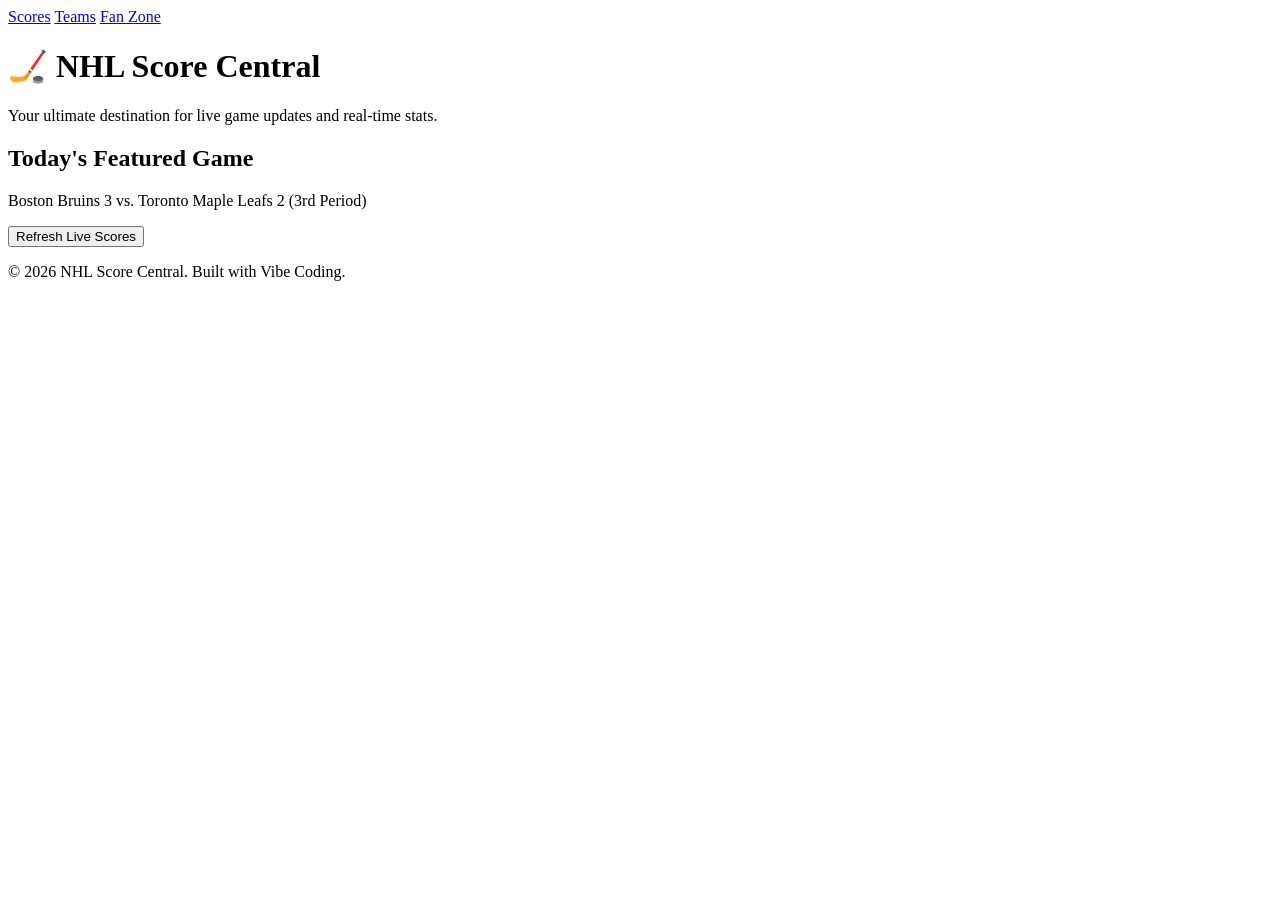
==== index.html @ f9c5b272 "Create index.html" ====
<!DOCTYPE html>
<html lang="en">
<head>
    <meta charset="UTF-8">
    <meta name="viewport" content="width=device-width, initial-scale=1.0">
    <title>NHL Central - Scores</title>
    <link rel="stylesheet" href="style.css">
</head>
<body>

    <!-- Navigation Menu (Required on every page) -->
    <nav class="navbar">
        <a href="index.html" class="active">Scores</a>
        <a href="teams.html">Teams</a>
        <a href="schedule.html">Fan Zone</a>
    </nav>

    <header>
        <h1>🏒 NHL Score Central</h1>
        <p>Your ultimate destination for live game updates and real-time stats.</p>
    </header>

    <main class="container">
        <h2>Today's Featured Game</h2>
        <p>Boston Bruins 3 vs. Toronto Maple Leafs 2 (3rd Period)</p>
        
        <!-- Interactive Feature 1 -->
        <button id="refreshBtn">Refresh Live Scores</button>
        <p id="refreshOutput"></p>
    </main>

    <footer>
        <p>&copy; 2026 NHL Score Central. Built with Vibe Coding.</p>
    </footer>

    <script src="script.js"></script>
</body>
</html>
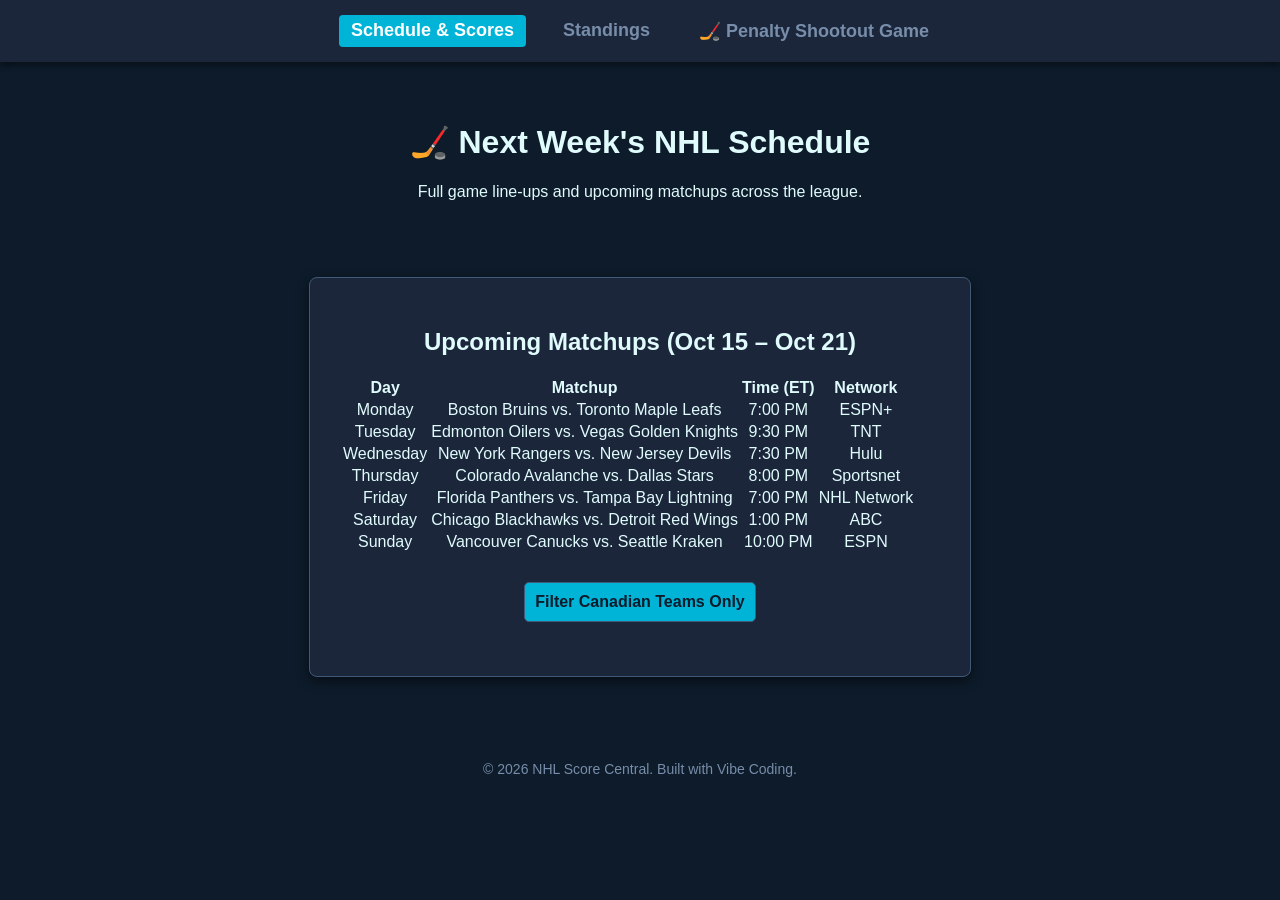
==== commit d1ca0265: "Update index.html" ====
--- a/index.html
+++ b/index.html
@@ -3,30 +3,85 @@
 <head>
     <meta charset="UTF-8">
     <meta name="viewport" content="width=device-width, initial-scale=1.0">
-    <title>NHL Central - Scores</title>
+    <title>NHL Central - Schedule & Scores</title>
     <link rel="stylesheet" href="style.css">
 </head>
 <body>
 
-    <!-- Navigation Menu (Required on every page) -->
+    <!-- Navigation Menu -->
     <nav class="navbar">
-        <a href="index.html" class="active">Scores</a>
-        <a href="teams.html">Teams</a>
-        <a href="schedule.html">Fan Zone</a>
+        <a href="index.html" class="active">Schedule & Scores</a>
+        <a href="teams.html">Standings</a>
+        <a href="game.html">🏒 Penalty Shootout Game</a>
     </nav>
 
     <header>
-        <h1>🏒 NHL Score Central</h1>
-        <p>Your ultimate destination for live game updates and real-time stats.</p>
+        <h1>🏒 Next Week's NHL Schedule</h1>
+        <p>Full game line-ups and upcoming matchups across the league.</p>
     </header>
 
-    <main class="container">
-        <h2>Today's Featured Game</h2>
-        <p>Boston Bruins 3 vs. Toronto Maple Leafs 2 (3rd Period)</p>
+    <main class="container wide-container">
+        <h2>Upcoming Matchups (Oct 15 – Oct 21)</h2>
         
-        <!-- Interactive Feature 1 -->
-        <button id="refreshBtn">Refresh Live Scores</button>
-        <p id="refreshOutput"></p>
+        <table class="schedule-table">
+            <thead>
+                <tr>
+                    <th>Day</th>
+                    <th>Matchup</th>
+                    <th>Time (ET)</th>
+                    <th>Network</th>
+                </tr>
+            </thead>
+            <tbody>
+                <tr>
+                    <td>Monday</td>
+                    <td>Boston Bruins vs. Toronto Maple Leafs</td>
+                    <td>7:00 PM</td>
+                    <td>ESPN+</td>
+                </tr>
+                <tr>
+                    <td>Tuesday</td>
+                    <td>Edmonton Oilers vs. Vegas Golden Knights</td>
+                    <td>9:30 PM</td>
+                    <td>TNT</td>
+                </tr>
+                <tr>
+                    <td>Wednesday</td>
+                    <td>New York Rangers vs. New Jersey Devils</td>
+                    <td>7:30 PM</td>
+                    <td>Hulu</td>
+                </tr>
+                <tr>
+                    <td>Thursday</td>
+                    <td>Colorado Avalanche vs. Dallas Stars</td>
+                    <td>8:00 PM</td>
+                    <td>Sportsnet</td>
+                </tr>
+                <tr>
+                    <td>Friday</td>
+                    <td>Florida Panthers vs. Tampa Bay Lightning</td>
+                    <td>7:00 PM</td>
+                    <td>NHL Network</td>
+                </tr>
+                <tr>
+                    <td>Saturday</td>
+                    <td>Chicago Blackhawks vs. Detroit Red Wings</td>
+                    <td>1:00 PM</td>
+                    <td>ABC</td>
+                </tr>
+                <tr>
+                    <td>Sunday</td>
+                    <td>Vancouver Canucks vs. Seattle Kraken</td>
+                    <td>10:00 PM</td>
+                    <td>ESPN</td>
+                </tr>
+            </tbody>
+        </table>
+
+        <div style="margin-top: 20px;">
+            <button id="alertFilterBtn">Filter Canadian Teams Only</button>
+            <p id="filterOutput" style="margin-top: 10px; font-weight: bold;"></p>
+        </div>
     </main>
 
     <footer>
--- a/style.css
+++ b/style.css
@@ -0,0 +1,98 @@
+body {
+    font-family: Arial, sans-serif;
+    margin: 0;
+    padding: 0;
+    background-color: #0d1b2a; /* Deep ice hockey navy */
+    color: #e0fbfc;
+    text-align: center;
+}
+
+/* Navigation Bar */
+.navbar {
+    background-color: #1b263b;
+    padding: 15px;
+    display: flex;
+    justify-content: center;
+    gap: 25px;
+    box-shadow: 0 4px 6px rgba(0, 0, 0, 0.4);
+}
+
+.navbar a {
+    color: #778da9;
+    text-decoration: none;
+    font-size: 18px;
+    font-weight: bold;
+    padding: 5px 12px;
+    border-radius: 4px;
+    transition: 0.3s;
+}
+
+.navbar a:hover, .navbar a.active {
+    color: #ffffff;
+    background-color: #00b4d8; /* Ice blue highlight */
+}
+
+/* Containers */
+header {
+    padding: 40px 20px;
+}
+
+.container {
+    background: #1b263b;
+    max-width: 600px;
+    margin: 20px auto;
+    padding: 30px;
+    border-radius: 8px;
+    box-shadow: 0 4px 12px rgba(0, 0, 0, 0.5);
+    border: 1px solid #415a77;
+}
+
+/* Lists and Images */
+.hobby-list {
+    list-style-type: square;
+    text-align: left;
+    display: inline-block;
+    font-size: 18px;
+    margin: 15px 0;
+}
+
+.image-box img {
+    max-width: 100%;
+    border-radius: 6px;
+    margin-top: 15px;
+    border: 2px solid #00b4d8;
+}
+
+/* Inputs and Buttons */
+input, button {
+    padding: 10px;
+    font-size: 16px;
+    margin: 8px;
+    border-radius: 5px;
+    border: 1px solid #415a77;
+}
+
+input {
+    background-color: #0d1b2a;
+    color: white;
+    width: 60%;
+}
+
+button {
+    background-color: #00b4d8;
+    color: #0d1b2a;
+    cursor: pointer;
+    font-weight: bold;
+    transition: 0.2s;
+}
+
+button:hover {
+    background-color: #90e0ef;
+}
+
+footer {
+    margin-top: 50px;
+    padding: 20px;
+    color: #778da9;
+    font-size: 14px;
+}
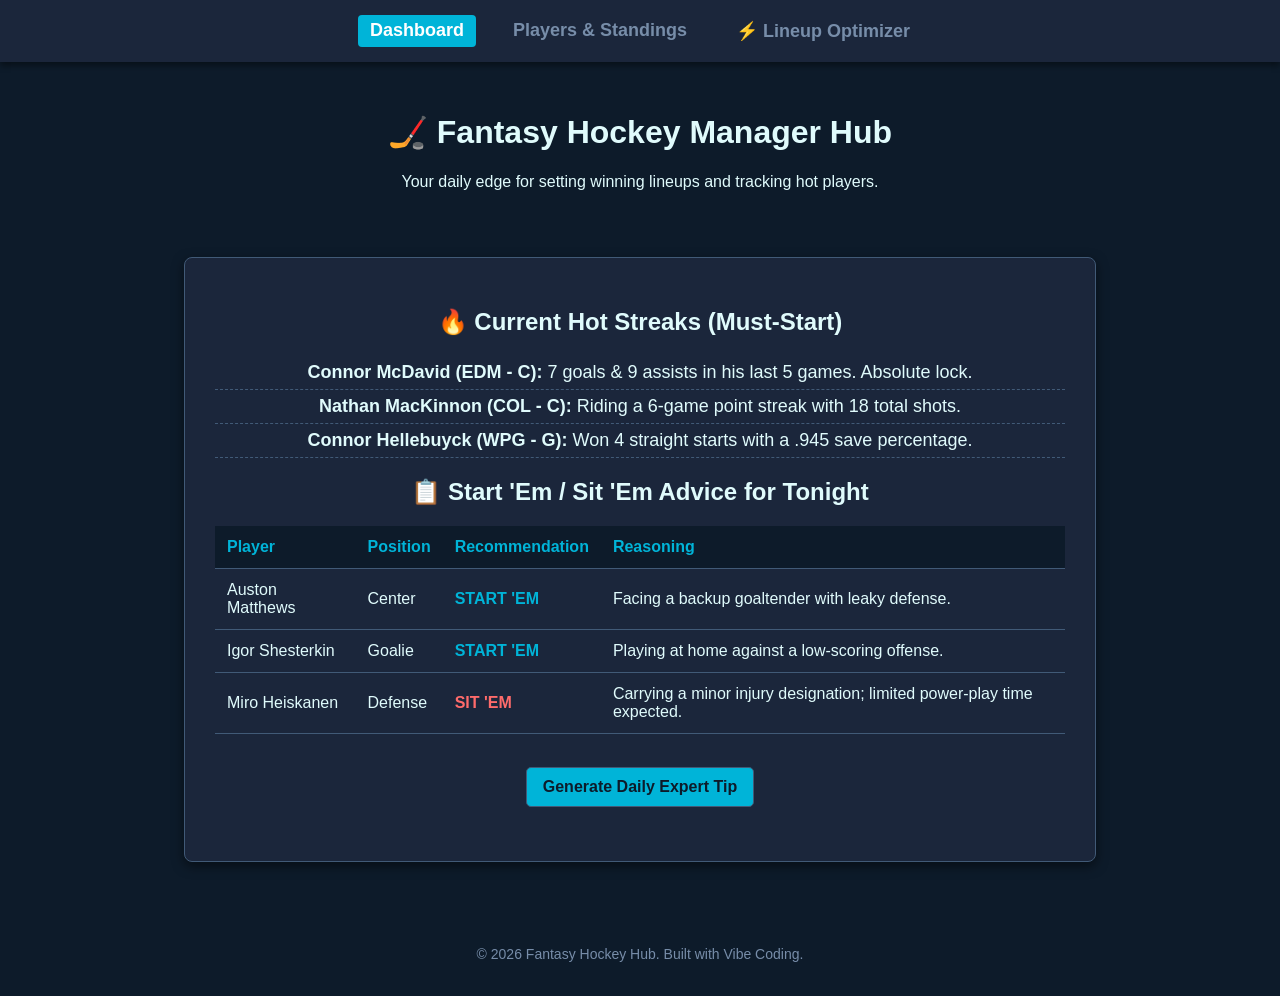
==== commit f5df1d3d: "Update index.html" ====
--- a/index.html
+++ b/index.html
@@ -3,89 +3,78 @@
 <head>
     <meta charset="UTF-8">
     <meta name="viewport" content="width=device-width, initial-scale=1.0">
-    <title>NHL Central - Schedule & Scores</title>
+    <title>Fantasy Hockey Hub - Dashboard</title>
     <link rel="stylesheet" href="style.css">
 </head>
 <body>
 
-    <!-- Navigation Menu -->
+    <!-- Navigation Menu (Required on every page) -->
     <nav class="navbar">
-        <a href="index.html" class="active">Schedule & Scores</a>
-        <a href="teams.html">Standings</a>
-        <a href="game.html">🏒 Penalty Shootout Game</a>
+        <a href="index.html" class="active">Dashboard</a>
+        <a href="teams.html">Players & Standings</a>
+        <a href="game.html">⚡ Lineup Optimizer</a>
     </nav>
 
     <header>
-        <h1>🏒 Next Week's NHL Schedule</h1>
-        <p>Full game line-ups and upcoming matchups across the league.</p>
+        <h1>🏒 Fantasy Hockey Manager Hub</h1>
+        <p>Your daily edge for setting winning lineups and tracking hot players.</p>
     </header>
 
     <main class="container wide-container">
-        <h2>Upcoming Matchups (Oct 15 – Oct 21)</h2>
-        
-        <table class="schedule-table">
-            <thead>
-                <tr>
-                    <th>Day</th>
-                    <th>Matchup</th>
-                    <th>Time (ET)</th>
-                    <th>Network</th>
-                </tr>
-            </thead>
-            <tbody>
-                <tr>
-                    <td>Monday</td>
-                    <td>Boston Bruins vs. Toronto Maple Leafs</td>
-                    <td>7:00 PM</td>
-                    <td>ESPN+</td>
-                </tr>
-                <tr>
-                    <td>Tuesday</td>
-                    <td>Edmonton Oilers vs. Vegas Golden Knights</td>
-                    <td>9:30 PM</td>
-                    <td>TNT</td>
-                </tr>
-                <tr>
-                    <td>Wednesday</td>
-                    <td>New York Rangers vs. New Jersey Devils</td>
-                    <td>7:30 PM</td>
-                    <td>Hulu</td>
-                </tr>
-                <tr>
-                    <td>Thursday</td>
-                    <td>Colorado Avalanche vs. Dallas Stars</td>
-                    <td>8:00 PM</td>
-                    <td>Sportsnet</td>
-                </tr>
-                <tr>
-                    <td>Friday</td>
-                    <td>Florida Panthers vs. Tampa Bay Lightning</td>
-                    <td>7:00 PM</td>
-                    <td>NHL Network</td>
-                </tr>
-                <tr>
-                    <td>Saturday</td>
-                    <td>Chicago Blackhawks vs. Detroit Red Wings</td>
-                    <td>1:00 PM</td>
-                    <td>ABC</td>
-                </tr>
-                <tr>
-                    <td>Sunday</td>
-                    <td>Vancouver Canucks vs. Seattle Kraken</td>
-                    <td>10:00 PM</td>
-                    <td>ESPN</td>
-                </tr>
-            </tbody>
-        </table>
+        <!-- Hot Streaks Section -->
+        <section class="fantasy-section">
+            <h2>🔥 Current Hot Streaks (Must-Start)</h2>
+            <ul class="hobby-list">
+                <li><strong>Connor McDavid (EDM - C):</strong> 7 goals & 9 assists in his last 5 games. Absolute lock.</li>
+                <li><strong>Nathan MacKinnon (COL - C):</strong> Riding a 6-game point streak with 18 total shots.</li>
+                <li><strong>Connor Hellebuyck (WPG - G):</strong> Won 4 straight starts with a .945 save percentage.</li>
+            </ul>
+        </section>
 
-        <div style="margin-top: 20px;">
-            <button id="alertFilterBtn">Filter Canadian Teams Only</button>
-            <p id="filterOutput" style="margin-top: 10px; font-weight: bold;"></p>
+        <!-- Start 'Em / Sit 'Em Section -->
+        <section class="fantasy-section">
+            <h2>📋 Start 'Em / Sit 'Em Advice for Tonight</h2>
+            <table class="schedule-table">
+                <thead>
+                    <tr>
+                        <th>Player</th>
+                        <th>Position</th>
+                        <th>Recommendation</th>
+                        <th>Reasoning</th>
+                    </tr>
+                </thead>
+                <tbody>
+                    <tr>
+                        <td>Auston Matthews</td>
+                        <td>Center</td>
+                        <td><span style="color: #00b4d8; font-weight: bold;">START 'EM</span></td>
+                        <td>Facing a backup goaltender with leaky defense.</td>
+                    </tr>
+                    <tr>
+                        <td>Igor Shesterkin</td>
+                        <td>Goalie</td>
+                        <td><span style="color: #00b4d8; font-weight: bold;">START 'EM</span></td>
+                        <td>Playing at home against a low-scoring offense.</td>
+                    </tr>
+                    <tr>
+                        <td>Miro Heiskanen</td>
+                        <td>Defense</td>
+                        <td><span style="color: #ff6b6b; font-weight: bold;">SIT 'EM</span></td>
+                        <td>Carrying a minor injury designation; limited power-play time expected.</td>
+                    </tr>
+                </tbody>
+            </table>
+        </section>
+
+        <!-- Interactive Feature 1 -->
+        <div style="margin-top: 25px;">
+            <button id="tipBtn">Generate Daily Expert Tip</button>
+            <p id="tipOutput" style="margin-top: 10px; font-weight: bold;"></p>
         </div>
     </main>
 
     <footer>
-        <p>&copy; 2026 NHL Score Central. Built with Vibe Coding.</p>
+        <p>&copy; 2026 Fantasy Hockey Hub. Built with Vibe Coding.</p>
     </footer>
 
     <script src="script.js"></script>
--- a/style.css
+++ b/style.css
@@ -2,7 +2,7 @@
     font-family: Arial, sans-serif;
     margin: 0;
     padding: 0;
-    background-color: #0d1b2a; /* Deep ice hockey navy */
+    background-color: #0d1b2a;
     color: #e0fbfc;
     text-align: center;
 }
@@ -29,12 +29,12 @@
 
 .navbar a:hover, .navbar a.active {
     color: #ffffff;
-    background-color: #00b4d8; /* Ice blue highlight */
+    background-color: #00b4d8;
 }
 
 /* Containers */
 header {
-    padding: 40px 20px;
+    padding: 30px 20px;
 }
 
 .container {
@@ -47,13 +47,43 @@
     border: 1px solid #415a77;
 }
 
+.wide-container {
+    max-width: 850px;
+}
+
+/* Schedule Table */
+.schedule-table {
+    width: 100%;
+    border-collapse: collapse;
+    margin-top: 15px;
+    text-align: left;
+}
+
+.schedule-table th, .schedule-table td {
+    padding: 12px;
+    border-bottom: 1px solid #415a77;
+}
+
+.schedule-table th {
+    background-color: #0d1b2a;
+    color: #00b4d8;
+}
+
+.schedule-table tr:hover {
+    background-color: #24344d;
+}
+
 /* Lists and Images */
 .hobby-list {
-    list-style-type: square;
-    text-align: left;
-    display: inline-block;
+    list-style-type: none;
+    padding: 0;
     font-size: 18px;
     margin: 15px 0;
+}
+
+.hobby-list li {
+    padding: 6px 0;
+    border-bottom: 1px dashed #415a77;
 }
 
 .image-box img {
@@ -63,22 +93,13 @@
     border: 2px solid #00b4d8;
 }
 
-/* Inputs and Buttons */
-input, button {
-    padding: 10px;
+/* Buttons and Controls */
+button {
+    padding: 10px 16px;
     font-size: 16px;
     margin: 8px;
     border-radius: 5px;
     border: 1px solid #415a77;
-}
-
-input {
-    background-color: #0d1b2a;
-    color: white;
-    width: 60%;
-}
-
-button {
     background-color: #00b4d8;
     color: #0d1b2a;
     cursor: pointer;
@@ -90,6 +111,13 @@
     background-color: #90e0ef;
 }
 
+.scoreboard {
+    font-size: 24px;
+    font-weight: bold;
+    color: #90e0ef;
+    margin-bottom: 15px;
+}
+
 footer {
     margin-top: 50px;
     padding: 20px;
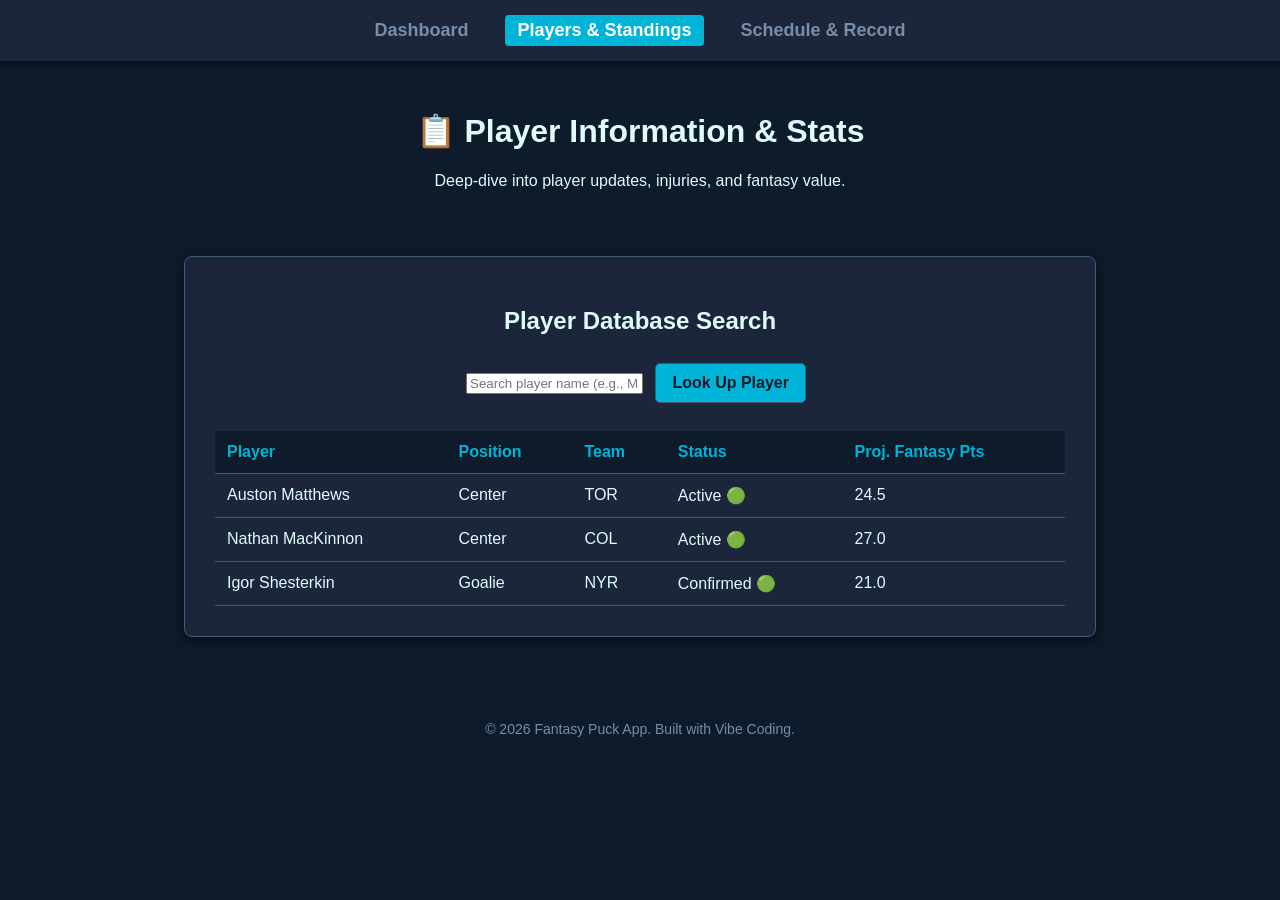
==== commit 1882d989: "Update index.html" ====
--- a/index.html
+++ b/index.html
@@ -3,78 +3,71 @@
 <head>
     <meta charset="UTF-8">
     <meta name="viewport" content="width=device-width, initial-scale=1.0">
-    <title>Fantasy Hockey Hub - Dashboard</title>
+    <title>Fantasy Puck - Players & Standings</title>
     <link rel="stylesheet" href="style.css">
 </head>
 <body>
 
-    <!-- Navigation Menu (Required on every page) -->
+    <!-- Navigation Menu -->
     <nav class="navbar">
-        <a href="index.html" class="active">Dashboard</a>
-        <a href="teams.html">Players & Standings</a>
-        <a href="game.html">⚡ Lineup Optimizer</a>
+        <a href="index.html">Dashboard</a>
+        <a href="teams.html" class="active">Players & Standings</a>
+        <a href="schedule.html">Schedule & Record</a>
     </nav>
 
     <header>
-        <h1>🏒 Fantasy Hockey Manager Hub</h1>
-        <p>Your daily edge for setting winning lineups and tracking hot players.</p>
+        <h1>📋 Player Information & Stats</h1>
+        <p>Deep-dive into player updates, injuries, and fantasy value.</p>
     </header>
 
     <main class="container wide-container">
-        <!-- Hot Streaks Section -->
-        <section class="fantasy-section">
-            <h2>🔥 Current Hot Streaks (Must-Start)</h2>
-            <ul class="hobby-list">
-                <li><strong>Connor McDavid (EDM - C):</strong> 7 goals & 9 assists in his last 5 games. Absolute lock.</li>
-                <li><strong>Nathan MacKinnon (COL - C):</strong> Riding a 6-game point streak with 18 total shots.</li>
-                <li><strong>Connor Hellebuyck (WPG - G):</strong> Won 4 straight starts with a .945 save percentage.</li>
-            </ul>
-        </section>
+        <h2>Player Database Search</h2>
+        
+        <!-- User Input Feature -->
+        <div class="form-group" style="margin-bottom: 20px;">
+            <input type="text" id="playerSearchInput" placeholder="Search player name (e.g., Matthews, Panarin)...">
+            <button id="searchPlayerBtn">Look Up Player</button>
+        </div>
+        <p id="playerSearchOutput" style="font-weight: bold; color: #90e0ef;"></p>
 
-        <!-- Start 'Em / Sit 'Em Section -->
-        <section class="fantasy-section">
-            <h2>📋 Start 'Em / Sit 'Em Advice for Tonight</h2>
-            <table class="schedule-table">
-                <thead>
-                    <tr>
-                        <th>Player</th>
-                        <th>Position</th>
-                        <th>Recommendation</th>
-                        <th>Reasoning</th>
-                    </tr>
-                </thead>
-                <tbody>
-                    <tr>
-                        <td>Auston Matthews</td>
-                        <td>Center</td>
-                        <td><span style="color: #00b4d8; font-weight: bold;">START 'EM</span></td>
-                        <td>Facing a backup goaltender with leaky defense.</td>
-                    </tr>
-                    <tr>
-                        <td>Igor Shesterkin</td>
-                        <td>Goalie</td>
-                        <td><span style="color: #00b4d8; font-weight: bold;">START 'EM</span></td>
-                        <td>Playing at home against a low-scoring offense.</td>
-                    </tr>
-                    <tr>
-                        <td>Miro Heiskanen</td>
-                        <td>Defense</td>
-                        <td><span style="color: #ff6b6b; font-weight: bold;">SIT 'EM</span></td>
-                        <td>Carrying a minor injury designation; limited power-play time expected.</td>
-                    </tr>
-                </tbody>
-            </table>
-        </section>
-
-        <!-- Interactive Feature 1 -->
-        <div style="margin-top: 25px;">
-            <button id="tipBtn">Generate Daily Expert Tip</button>
-            <p id="tipOutput" style="margin-top: 10px; font-weight: bold;"></p>
-        </div>
+        <table class="schedule-table" style="margin-top: 20px;">
+            <thead>
+                <tr>
+                    <th>Player</th>
+                    <th>Position</th>
+                    <th>Team</th>
+                    <th>Status</th>
+                    <th>Proj. Fantasy Pts</th>
+                </tr>
+            </thead>
+            <tbody>
+                <tr>
+                    <td>Auston Matthews</td>
+                    <td>Center</td>
+                    <td>TOR</td>
+                    <td>Active 🟢</td>
+                    <td>24.5</td>
+                </tr>
+                <tr>
+                    <td>Nathan MacKinnon</td>
+                    <td>Center</td>
+                    <td>COL</td>
+                    <td>Active 🟢</td>
+                    <td>27.0</td>
+                </tr>
+                <tr>
+                    <td>Igor Shesterkin</td>
+                    <td>Goalie</td>
+                    <td>NYR</td>
+                    <td>Confirmed 🟢</td>
+                    <td>21.0</td>
+                </tr>
+            </tbody>
+        </table>
     </main>
 
     <footer>
-        <p>&copy; 2026 Fantasy Hockey Hub. Built with Vibe Coding.</p>
+        <p>&copy; 2026 Fantasy Puck App. Built with Vibe Coding.</p>
     </footer>
 
     <script src="script.js"></script>
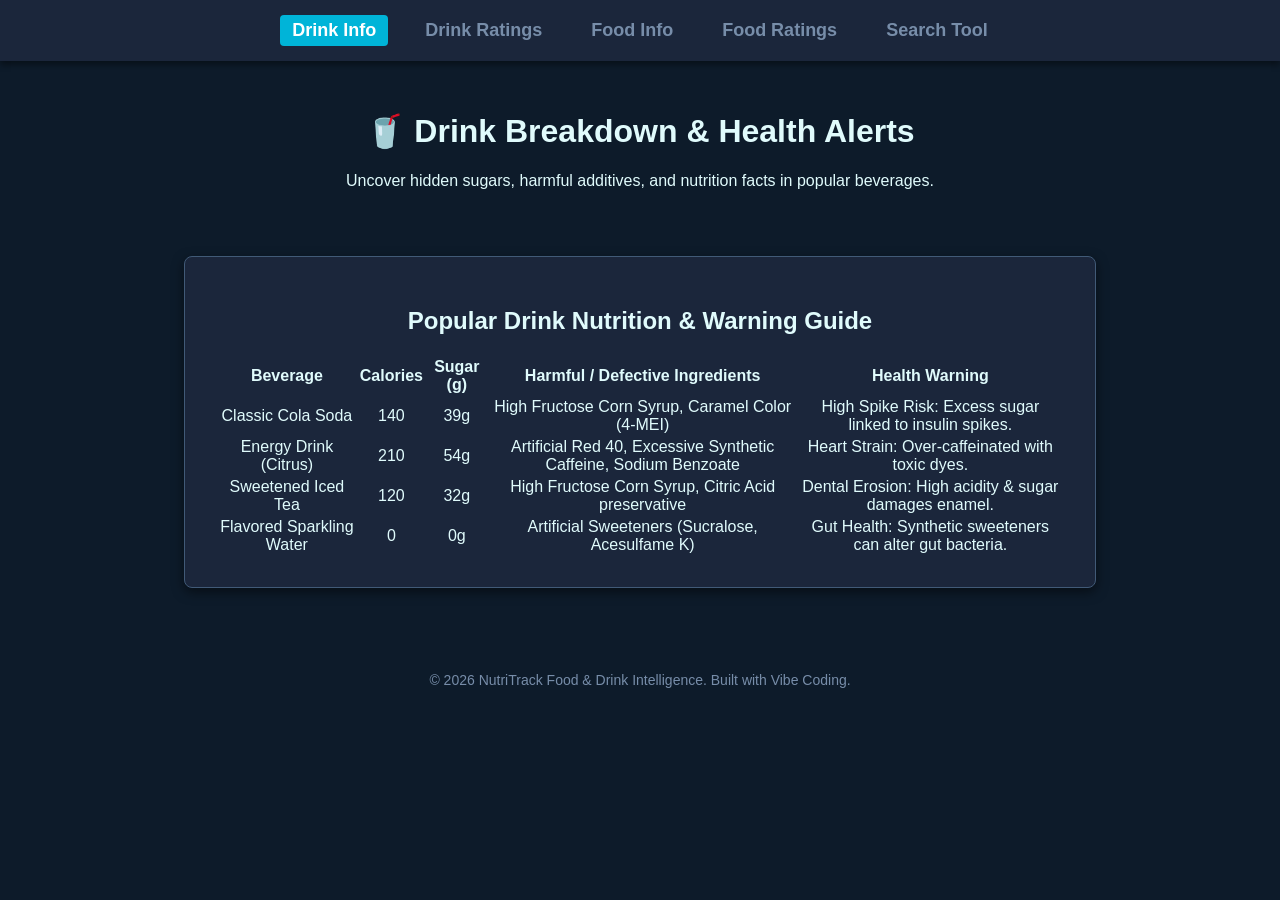
==== commit 5520f6fd: "Update index.html" ====
--- a/index.html
+++ b/index.html
@@ -3,71 +3,72 @@
 <head>
     <meta charset="UTF-8">
     <meta name="viewport" content="width=device-width, initial-scale=1.0">
-    <title>Fantasy Puck - Players & Standings</title>
+    <title>NutriTrack - Drink Breakdown</title>
     <link rel="stylesheet" href="style.css">
 </head>
 <body>
 
-    <!-- Navigation Menu -->
+    <!-- Navigation Menu (Appears on every page) -->
     <nav class="navbar">
-        <a href="index.html">Dashboard</a>
-        <a href="teams.html" class="active">Players & Standings</a>
-        <a href="schedule.html">Schedule & Record</a>
+        <a href="index.html" class="active">Drink Info</a>
+        <a href="drink-ratings.html">Drink Ratings</a>
+        <a href="foods.html">Food Info</a>
+        <a href="food-ratings.html">Food Ratings</a>
+        <a href="search.html">Search Tool</a>
     </nav>
 
     <header>
-        <h1>📋 Player Information & Stats</h1>
-        <p>Deep-dive into player updates, injuries, and fantasy value.</p>
+        <h1>🥤 Drink Breakdown & Health Alerts</h1>
+        <p>Uncover hidden sugars, harmful additives, and nutrition facts in popular beverages.</p>
     </header>
 
     <main class="container wide-container">
-        <h2>Player Database Search</h2>
-        
-        <!-- User Input Feature -->
-        <div class="form-group" style="margin-bottom: 20px;">
-            <input type="text" id="playerSearchInput" placeholder="Search player name (e.g., Matthews, Panarin)...">
-            <button id="searchPlayerBtn">Look Up Player</button>
-        </div>
-        <p id="playerSearchOutput" style="font-weight: bold; color: #90e0ef;"></p>
-
-        <table class="schedule-table" style="margin-top: 20px;">
+        <h2>Popular Drink Nutrition & Warning Guide</h2>
+        <table class="data-table">
             <thead>
                 <tr>
-                    <th>Player</th>
-                    <th>Position</th>
-                    <th>Team</th>
-                    <th>Status</th>
-                    <th>Proj. Fantasy Pts</th>
+                    <th>Beverage</th>
+                    <th>Calories</th>
+                    <th>Sugar (g)</th>
+                    <th>Harmful / Defective Ingredients</th>
+                    <th>Health Warning</th>
                 </tr>
             </thead>
             <tbody>
                 <tr>
-                    <td>Auston Matthews</td>
-                    <td>Center</td>
-                    <td>TOR</td>
-                    <td>Active 🟢</td>
-                    <td>24.5</td>
+                    <td>Classic Cola Soda</td>
+                    <td>140</td>
+                    <td>39g</td>
+                    <td>High Fructose Corn Syrup, Caramel Color (4-MEI)</td>
+                    <td><span class="warning">High Spike Risk: Excess sugar linked to insulin spikes.</span></td>
                 </tr>
                 <tr>
-                    <td>Nathan MacKinnon</td>
-                    <td>Center</td>
-                    <td>COL</td>
-                    <td>Active 🟢</td>
-                    <td>27.0</td>
+                    <td>Energy Drink (Citrus)</td>
+                    <td>210</td>
+                    <td>54g</td>
+                    <td>Artificial Red 40, Excessive Synthetic Caffeine, Sodium Benzoate</td>
+                    <td><span class="warning">Heart Strain: Over-caffeinated with toxic dyes.</span></td>
                 </tr>
                 <tr>
-                    <td>Igor Shesterkin</td>
-                    <td>Goalie</td>
-                    <td>NYR</td>
-                    <td>Confirmed 🟢</td>
-                    <td>21.0</td>
+                    <td>Sweetened Iced Tea</td>
+                    <td>120</td>
+                    <td>32g</td>
+                    <td>High Fructose Corn Syrup, Citric Acid preservative</td>
+                    <td><span class="warning">Dental Erosion: High acidity & sugar damages enamel.</span></td>
+                </tr>
+                <tr>
+                    <td>Flavored Sparkling Water</td>
+                    <td>0</td>
+                    <td>0g</td>
+                    <td>Artificial Sweeteners (Sucralose, Acesulfame K)</td>
+                    <td><span class="caution">Gut Health: Synthetic sweeteners can alter gut bacteria.</span></td>
                 </tr>
             </tbody>
         </table>
     </main>
 
     <footer>
-        <p>&copy; 2026 Fantasy Puck App. Built with Vibe Coding.</p>
+        <p>&copy; 2026 NutriTrack Food & Drink Intelligence. Built with Vibe Coding.</p>
     </footer>
 
     <script src="script.js"></script>
--- a/style.css
+++ b/style.css
@@ -1,3 +1,4 @@
+/* Overall Page Theme */
 body {
     font-family: Arial, sans-serif;
     margin: 0;
@@ -32,14 +33,14 @@
     background-color: #00b4d8;
 }
 
-/* Containers */
+/* Header & Containers */
 header {
     padding: 30px 20px;
 }
 
 .container {
     background: #1b263b;
-    max-width: 600px;
+    max-width: 650px;
     margin: 20px auto;
     padding: 30px;
     border-radius: 8px;
@@ -51,12 +52,17 @@
     max-width: 850px;
 }
 
-/* Schedule Table */
+.fantasy-section {
+    text-align: left;
+    margin-bottom: 20px;
+}
+
+/* Tables */
 .schedule-table {
     width: 100%;
     border-collapse: collapse;
-    margin-top: 15px;
     text-align: left;
+    margin-top: 10px;
 }
 
 .schedule-table th, .schedule-table td {
@@ -73,33 +79,36 @@
     background-color: #24344d;
 }
 
-/* Lists and Images */
+/* Lists */
 .hobby-list {
     list-style-type: none;
     padding: 0;
-    font-size: 18px;
+    font-size: 17px;
     margin: 15px 0;
 }
 
 .hobby-list li {
-    padding: 6px 0;
+    padding: 10px 0;
     border-bottom: 1px dashed #415a77;
+    text-align: left;
 }
 
-.image-box img {
-    max-width: 100%;
-    border-radius: 6px;
-    margin-top: 15px;
-    border: 2px solid #00b4d8;
-}
-
-/* Buttons and Controls */
-button {
-    padding: 10px 16px;
+/* Form Inputs & Buttons */
+input, button {
+    padding: 10px;
     font-size: 16px;
     margin: 8px;
     border-radius: 5px;
     border: 1px solid #415a77;
+}
+
+input {
+    background-color: #0d1b2a;
+    color: white;
+    width: 55%;
+}
+
+button {
     background-color: #00b4d8;
     color: #0d1b2a;
     cursor: pointer;
@@ -112,10 +121,9 @@
 }
 
 .scoreboard {
-    font-size: 24px;
+    font-size: 20px;
     font-weight: bold;
     color: #90e0ef;
-    margin-bottom: 15px;
 }
 
 footer {
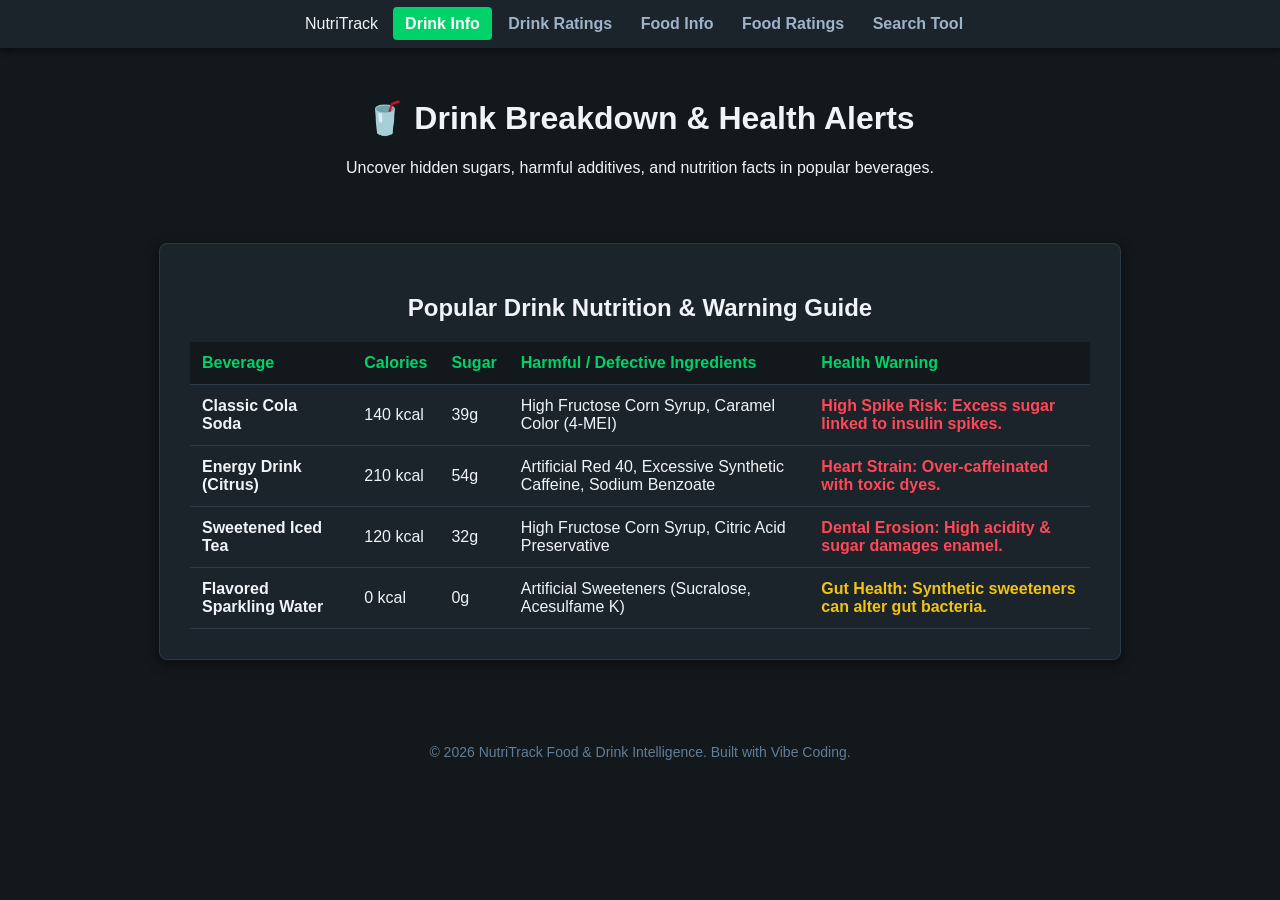
==== commit 3c16c8d2: "Update index.html" ====
--- a/index.html
+++ b/index.html
@@ -4,67 +4,77 @@
     <meta charset="UTF-8">
     <meta name="viewport" content="width=device-width, initial-scale=1.0">
     <title>NutriTrack - Drink Breakdown</title>
+    <link rel="preconnect" href="https://fonts.googleapis.com">
+    <link rel="preconnect" href="https://fonts.gstatic.com" crossorigin>
+    <link href="https://fonts.googleapis.com/css2?family=Inter:wght@400;500;600;700;800&display=swap" rel="stylesheet">
     <link rel="stylesheet" href="style.css">
 </head>
 <body>
 
-    <!-- Navigation Menu (Appears on every page) -->
+    <!-- Navigation Menu -->
     <nav class="navbar">
-        <a href="index.html" class="active">Drink Info</a>
-        <a href="drink-ratings.html">Drink Ratings</a>
-        <a href="foods.html">Food Info</a>
-        <a href="food-ratings.html">Food Ratings</a>
-        <a href="search.html">Search Tool</a>
+        <div class="nav-brand">NutriTrack</div>
+        <div class="nav-links">
+            <a href="index.html" class="active">Drink Info</a>
+            <a href="drink-ratings.html">Drink Ratings</a>
+            <a href="foods.html">Food Info</a>
+            <a href="food-ratings.html">Food Ratings</a>
+            <a href="search.html">Search Tool</a>
+        </div>
     </nav>
 
-    <header>
+    <header class="hero">
         <h1>🥤 Drink Breakdown & Health Alerts</h1>
         <p>Uncover hidden sugars, harmful additives, and nutrition facts in popular beverages.</p>
     </header>
 
     <main class="container wide-container">
-        <h2>Popular Drink Nutrition & Warning Guide</h2>
-        <table class="data-table">
-            <thead>
-                <tr>
-                    <th>Beverage</th>
-                    <th>Calories</th>
-                    <th>Sugar (g)</th>
-                    <th>Harmful / Defective Ingredients</th>
-                    <th>Health Warning</th>
-                </tr>
-            </thead>
-            <tbody>
-                <tr>
-                    <td>Classic Cola Soda</td>
-                    <td>140</td>
-                    <td>39g</td>
-                    <td>High Fructose Corn Syrup, Caramel Color (4-MEI)</td>
-                    <td><span class="warning">High Spike Risk: Excess sugar linked to insulin spikes.</span></td>
-                </tr>
-                <tr>
-                    <td>Energy Drink (Citrus)</td>
-                    <td>210</td>
-                    <td>54g</td>
-                    <td>Artificial Red 40, Excessive Synthetic Caffeine, Sodium Benzoate</td>
-                    <td><span class="warning">Heart Strain: Over-caffeinated with toxic dyes.</span></td>
-                </tr>
-                <tr>
-                    <td>Sweetened Iced Tea</td>
-                    <td>120</td>
-                    <td>32g</td>
-                    <td>High Fructose Corn Syrup, Citric Acid preservative</td>
-                    <td><span class="warning">Dental Erosion: High acidity & sugar damages enamel.</span></td>
-                </tr>
-                <tr>
-                    <td>Flavored Sparkling Water</td>
-                    <td>0</td>
-                    <td>0g</td>
-                    <td>Artificial Sweeteners (Sucralose, Acesulfame K)</td>
-                    <td><span class="caution">Gut Health: Synthetic sweeteners can alter gut bacteria.</span></td>
-                </tr>
-            </tbody>
-        </table>
+        <div class="card">
+            <h2>Popular Drink Nutrition & Warning Guide</h2>
+            <div class="table-wrapper">
+                <table class="data-table">
+                    <thead>
+                        <tr>
+                            <th>Beverage</th>
+                            <th>Calories</th>
+                            <th>Sugar</th>
+                            <th>Harmful / Defective Ingredients</th>
+                            <th>Health Warning</th>
+                        </tr>
+                    </thead>
+                    <tbody>
+                        <tr>
+                            <td><strong>Classic Cola Soda</strong></td>
+                            <td>140 kcal</td>
+                            <td>39g</td>
+                            <td>High Fructose Corn Syrup, Caramel Color (4-MEI)</td>
+                            <td><span class="badge warning">High Spike Risk: Excess sugar linked to insulin spikes.</span></td>
+                        </tr>
+                        <tr>
+                            <td><strong>Energy Drink (Citrus)</strong></td>
+                            <td>210 kcal</td>
+                            <td>54g</td>
+                            <td>Artificial Red 40, Excessive Synthetic Caffeine, Sodium Benzoate</td>
+                            <td><span class="badge warning">Heart Strain: Over-caffeinated with toxic dyes.</span></td>
+                        </tr>
+                        <tr>
+                            <td><strong>Sweetened Iced Tea</strong></td>
+                            <td>120 kcal</td>
+                            <td>32g</td>
+                            <td>High Fructose Corn Syrup, Citric Acid Preservative</td>
+                            <td><span class="badge warning">Dental Erosion: High acidity & sugar damages enamel.</span></td>
+                        </tr>
+                        <tr>
+                            <td><strong>Flavored Sparkling Water</strong></td>
+                            <td>0 kcal</td>
+                            <td>0g</td>
+                            <td>Artificial Sweeteners (Sucralose, Acesulfame K)</td>
+                            <td><span class="badge caution">Gut Health: Synthetic sweeteners can alter gut bacteria.</span></td>
+                        </tr>
+                    </tbody>
+                </table>
+            </div>
+        </div>
     </main>
 
     <footer>
--- a/style.css
+++ b/style.css
@@ -1,134 +1,131 @@
-/* Overall Page Theme */
 body {
     font-family: Arial, sans-serif;
     margin: 0;
     padding: 0;
-    background-color: #0d1b2a;
-    color: #e0fbfc;
+    background-color: #12181b;
+    color: #f0f4f8;
     text-align: center;
 }
 
 /* Navigation Bar */
 .navbar {
-    background-color: #1b263b;
+    background-color: #1b242a;
     padding: 15px;
     display: flex;
     justify-content: center;
-    gap: 25px;
+    gap: 15px;
     box-shadow: 0 4px 6px rgba(0, 0, 0, 0.4);
+    flex-wrap: wrap;
 }
 
 .navbar a {
-    color: #778da9;
+    color: #9fb3c8;
     text-decoration: none;
-    font-size: 18px;
+    font-size: 16px;
     font-weight: bold;
-    padding: 5px 12px;
+    padding: 8px 12px;
     border-radius: 4px;
     transition: 0.3s;
 }
 
 .navbar a:hover, .navbar a.active {
     color: #ffffff;
-    background-color: #00b4d8;
+    background-color: #00d26a;
 }
 
-/* Header & Containers */
+/* Containers */
 header {
     padding: 30px 20px;
 }
 
 .container {
-    background: #1b263b;
+    background: #1b242a;
     max-width: 650px;
     margin: 20px auto;
     padding: 30px;
     border-radius: 8px;
     box-shadow: 0 4px 12px rgba(0, 0, 0, 0.5);
-    border: 1px solid #415a77;
+    border: 1px solid #2c3a47;
 }
 
 .wide-container {
-    max-width: 850px;
+    max-width: 900px;
 }
 
-.fantasy-section {
-    text-align: left;
-    margin-bottom: 20px;
-}
-
-/* Tables */
-.schedule-table {
+/* Data Tables */
+.data-table {
     width: 100%;
     border-collapse: collapse;
     text-align: left;
-    margin-top: 10px;
+    margin-top: 15px;
 }
 
-.schedule-table th, .schedule-table td {
+.data-table th, .data-table td {
     padding: 12px;
-    border-bottom: 1px solid #415a77;
+    border-bottom: 1px solid #2c3a47;
 }
 
-.schedule-table th {
-    background-color: #0d1b2a;
-    color: #00b4d8;
+.data-table th {
+    background-color: #12181b;
+    color: #00d26a;
 }
 
-.schedule-table tr:hover {
-    background-color: #24344d;
-}
-
-/* Lists */
-.hobby-list {
-    list-style-type: none;
+/* Ratings & Badges */
+.rating-list {
+    list-style: none;
     padding: 0;
-    font-size: 17px;
-    margin: 15px 0;
-}
-
-.hobby-list li {
-    padding: 10px 0;
-    border-bottom: 1px dashed #415a77;
     text-align: left;
 }
 
-/* Form Inputs & Buttons */
+.rating-list li {
+    padding: 15px;
+    border-bottom: 1px solid #2c3a47;
+}
+
+.grade-green { color: #00d26a; font-weight: bold; }
+.grade-yellow { color: #f1c40f; font-weight: bold; }
+.grade-red { color: #ff4757; font-weight: bold; }
+
+.warning { color: #ff4757; font-weight: bold; }
+.caution { color: #f1c40f; font-weight: bold; }
+
+/* Search Box & Inputs */
 input, button {
-    padding: 10px;
+    padding: 12px;
     font-size: 16px;
     margin: 8px;
     border-radius: 5px;
-    border: 1px solid #415a77;
+    border: 1px solid #2c3a47;
 }
 
 input {
-    background-color: #0d1b2a;
+    background-color: #12181b;
     color: white;
-    width: 55%;
+    width: 60%;
 }
 
 button {
-    background-color: #00b4d8;
-    color: #0d1b2a;
+    background-color: #00d26a;
+    color: #12181b;
     cursor: pointer;
     font-weight: bold;
-    transition: 0.2s;
 }
 
 button:hover {
-    background-color: #90e0ef;
+    background-color: #2ed573;
 }
 
-.scoreboard {
-    font-size: 20px;
-    font-weight: bold;
-    color: #90e0ef;
+.result-card {
+    background: #12181b;
+    padding: 20px;
+    border-radius: 6px;
+    text-align: left;
+    border: 1px solid #00d26a;
 }
 
 footer {
     margin-top: 50px;
     padding: 20px;
-    color: #778da9;
+    color: #627d98;
     font-size: 14px;
 }
